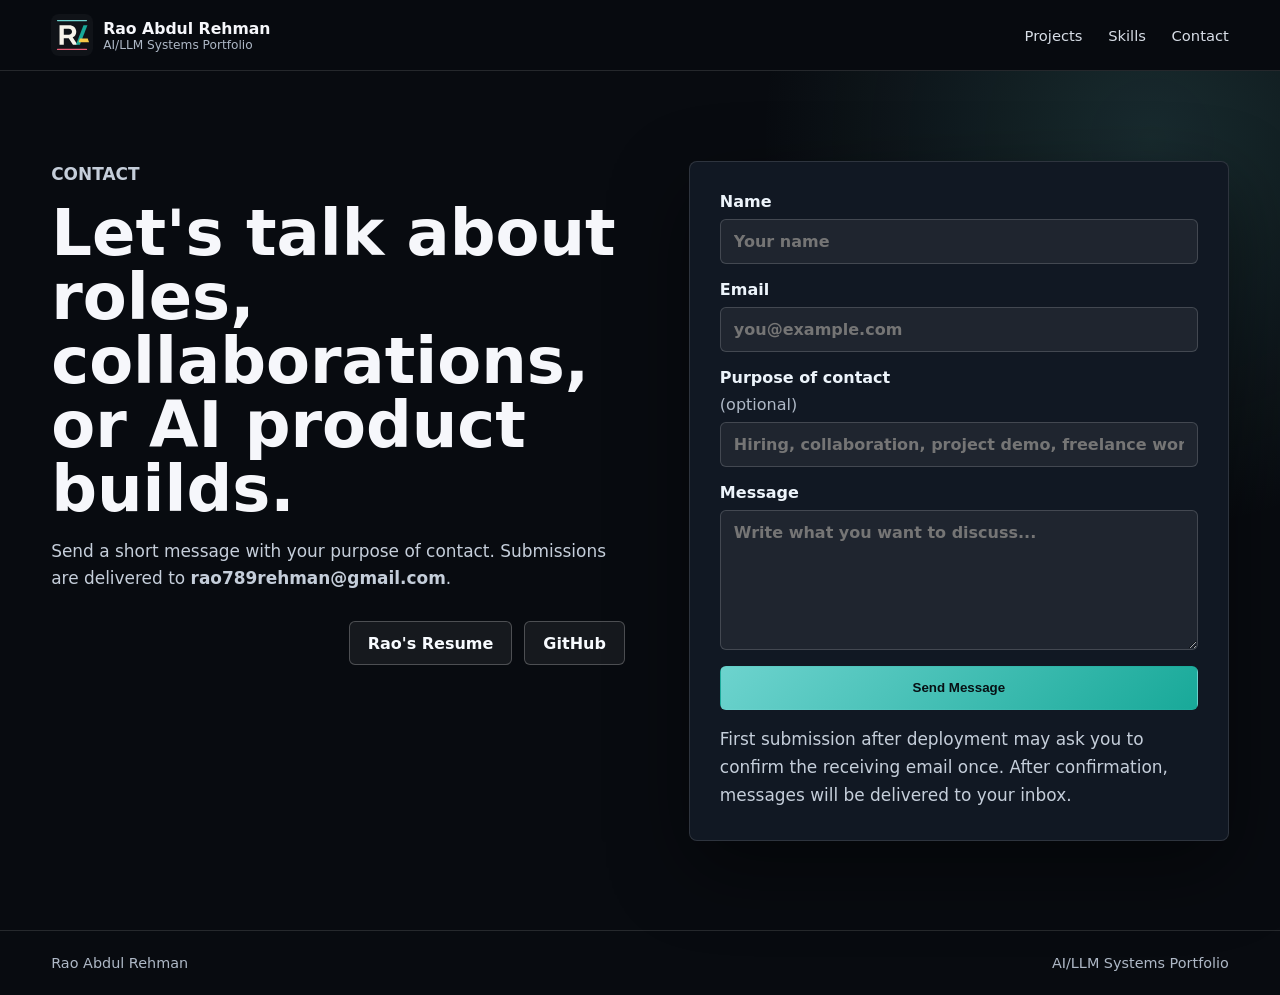
==== contact.html @ 66056f55 "Deploy AI portfolio site" ====
<!doctype html>
<html lang="en">
  <head>
    <meta charset="utf-8" />
    <meta name="viewport" content="width=device-width, initial-scale=1" />
    <title>Contact | Rao Abdul Rehman</title>
    <meta name="description" content="Contact Rao Abdul Rehman for AI/LLM backend roles, project discussions, collaborations, or hiring." />
    <link rel="icon" href="assets/brand/ra-ai-logo.svg" />
    <link rel="stylesheet" href="styles.css" />
  </head>
  <body>
    <header class="site-header">
      <a class="brand" href="index.html" aria-label="Rao Abdul Rehman portfolio home">
        <img src="assets/brand/ra-ai-logo.svg" alt="" />
        <span>
          <strong>Rao Abdul Rehman</strong>
          <small>AI/LLM Systems Portfolio</small>
        </span>
      </a>
      <nav aria-label="Primary navigation">
        <a href="projects.html">Projects</a>
        <a href="index.html#skills">Skills</a>
        <a href="contact.html">Contact</a>
      </nav>
    </header>

    <main>
      <section class="contact-page">
        <div>
          <p class="eyebrow">Contact</p>
          <h1>Let's talk about roles, collaborations, or AI product builds.</h1>
          <p>
            Send a short message with your purpose of contact. Submissions are delivered to
            <strong>rao789rehman@gmail.com</strong>.
          </p>
          <div class="contact-actions">
            <a class="button secondary" href="assets/Rao_Abdul_Rehman_AI_LLM_Resume.pdf">Rao's Resume</a>
            <a class="button secondary" href="https://github.com/Rehman-Maan">GitHub</a>
          </div>
        </div>

        <form class="contact-form" action="https://formsubmit.co/rao789rehman@gmail.com" method="POST">
          <input type="hidden" name="_subject" value="New portfolio contact for Rao Abdul Rehman" />
          <input type="hidden" name="_template" value="table" />
          <input type="hidden" name="_captcha" value="false" />
          <input type="text" name="_honey" tabindex="-1" autocomplete="off" aria-hidden="true" class="honeypot" />
          <label>
            Name
            <input name="name" type="text" autocomplete="name" required placeholder="Your name" />
          </label>
          <label>
            Email
            <input name="email" type="email" autocomplete="email" required placeholder="you@example.com" />
          </label>
          <label>
            Purpose of contact <span>(optional)</span>
            <input name="purpose" type="text" placeholder="Hiring, collaboration, project demo, freelance work..." />
          </label>
          <label>
            Message
            <textarea name="message" rows="6" required placeholder="Write what you want to discuss..."></textarea>
          </label>
          <button class="button primary" type="submit">Send Message</button>
          <p class="form-note">
            First submission after deployment may ask you to confirm the receiving email once. After confirmation, messages will be delivered to your inbox.
          </p>
        </form>
      </section>
    </main>

    <footer>
      <span>Rao Abdul Rehman</span>
      <span>AI/LLM Systems Portfolio</span>
    </footer>

    <script src="projects-data.js"></script>
    <script src="site.js"></script>
  </body>
</html>
---- styles.css ----
:root {
  --ink: #f6f7fb;
  --muted: #aeb8c6;
  --paper: #080b10;
  --panel: #111823;
  --panel-2: #0d131b;
  --line: rgba(255, 255, 255, 0.12);
  --teal: #18a999;
  --cyan: #6dd3ce;
  --gold: #f7c948;
  --rose: #e85d75;
  --forest: #7ee4db;
  --shadow: 0 28px 80px rgba(0, 0, 0, 0.45);
}

* {
  box-sizing: border-box;
}

html {
  scroll-behavior: smooth;
}

body {
  margin: 0;
  overflow-x: hidden;
  background: var(--paper);
  color: var(--ink);
  font-family: Inter, ui-sans-serif, system-ui, -apple-system, BlinkMacSystemFont, "Segoe UI", sans-serif;
}

img {
  display: block;
  max-width: 100%;
}

a {
  color: inherit;
}

.site-header {
  position: sticky;
  top: 0;
  z-index: 10;
  display: flex;
  align-items: center;
  justify-content: space-between;
  gap: 24px;
  padding: 14px clamp(18px, 4vw, 56px);
  border-bottom: 1px solid var(--line);
  background: rgba(8, 11, 16, 0.84);
  backdrop-filter: blur(18px);
}

.brand {
  display: inline-flex;
  align-items: center;
  gap: 10px;
  min-width: 230px;
  text-decoration: none;
}

.brand img {
  width: 42px;
  height: 42px;
}

.brand strong,
.brand small {
  display: block;
}

.brand strong {
  font-size: 0.98rem;
}

.brand small {
  color: var(--muted);
  font-size: 0.76rem;
}

nav {
  display: flex;
  align-items: center;
  gap: clamp(12px, 2vw, 28px);
  color: #d8dee7;
  font-size: 0.92rem;
}

nav a {
  text-decoration: none;
}

nav a:hover {
  color: var(--teal);
}

.hero {
  display: grid;
  grid-template-columns: minmax(0, 0.92fr) minmax(420px, 1.08fr);
  gap: clamp(28px, 5vw, 70px);
  align-items: center;
  min-height: 760px;
  padding: clamp(34px, 5vw, 70px) clamp(18px, 4vw, 56px) clamp(26px, 4vw, 52px);
  overflow: hidden;
  background:
    radial-gradient(circle at 78% 24%, rgba(24, 169, 153, 0.28), transparent 28%),
    radial-gradient(circle at 92% 84%, rgba(232, 93, 117, 0.24), transparent 30%),
    linear-gradient(120deg, rgba(109, 211, 206, 0.14), transparent 34%),
    linear-gradient(180deg, #0d121b 0%, #080b10 76%),
    var(--paper);
}

.hero-copy {
  max-width: 760px;
}

.eyebrow {
  margin: 0 0 12px;
  color: var(--forest);
  font-size: 0.78rem;
  font-weight: 800;
  letter-spacing: 0;
  text-transform: uppercase;
}

h1,
h2,
h3,
p {
  overflow-wrap: anywhere;
}

h1 {
  margin: 0;
  max-width: 820px;
  font-size: clamp(2.42rem, 5vw, 5.55rem);
  line-height: 0.98;
  letter-spacing: 0;
}

.hero-lede {
  margin: 22px 0 0;
  max-width: 650px;
  color: #c5ceda;
  font-size: clamp(1rem, 1.6vw, 1.22rem);
  line-height: 1.62;
}

.hero-actions,
.contact-actions {
  display: flex;
  flex-wrap: wrap;
  gap: 12px;
  margin-top: 28px;
}

.button {
  display: inline-flex;
  align-items: center;
  justify-content: center;
  min-height: 44px;
  padding: 0 18px;
  border: 1px solid rgba(255, 255, 255, 0.24);
  border-radius: 6px;
  font-weight: 800;
  text-decoration: none;
}

.button.primary {
  background: linear-gradient(135deg, var(--cyan), var(--teal));
  color: #071014;
  border-color: transparent;
}

.button.secondary {
  background: rgba(255, 255, 255, 0.06);
  color: #f8fbff;
}

.button:hover {
  transform: translateY(-1px);
}

.hero-visual {
  position: relative;
  min-height: 560px;
}

.screen {
  position: absolute;
  margin: 0;
  overflow: hidden;
  border: 1px solid rgba(255, 255, 255, 0.22);
  border-radius: 8px;
  background: #182232;
  background-position: top left;
  background-repeat: no-repeat;
  background-size: cover;
  box-shadow: var(--shadow);
}

.screen img {
  width: 100%;
  height: 100%;
  object-fit: cover;
  object-position: top left;
}

.hero-cited {
  background-image: url("assets/cited/dashboard-baseline.jpg");
}

.hero-support {
  background:
    linear-gradient(135deg, rgba(109, 211, 206, 0.16), rgba(232, 93, 117, 0.1)),
    #141d2b;
}

.hero-document {
  background-image: url("assets/document/document-detail.jpg");
}

.hero-panel {
  display: grid;
  align-content: start;
  gap: 10px;
  height: 100%;
  padding: 22px;
}

.hero-panel strong {
  color: #ffffff;
  font-size: clamp(1rem, 1.4vw, 1.35rem);
}

.hero-panel span {
  display: inline-flex;
  width: fit-content;
  padding: 7px 9px;
  border: 1px solid rgba(255, 255, 255, 0.14);
  border-radius: 5px;
  background: rgba(255, 255, 255, 0.07);
  color: #dbe7f3;
  font-size: 0.78rem;
  font-weight: 800;
}

.screen figcaption {
  position: absolute;
  left: 12px;
  bottom: 12px;
  padding: 7px 10px;
  border-radius: 5px;
  background: rgba(8, 11, 16, 0.84);
  color: white;
  font-size: 0.78rem;
  font-weight: 800;
}

.screen.large {
  left: 3%;
  top: 11%;
  width: 68%;
  aspect-ratio: 16 / 10;
}

.screen.medium {
  right: 0;
  width: 44%;
  aspect-ratio: 16 / 11;
}

.screen.top {
  top: 0;
}

.screen.bottom {
  bottom: 4%;
}

.metrics {
  display: grid;
  grid-template-columns: repeat(4, minmax(0, 1fr));
  border-top: 1px solid var(--line);
  border-bottom: 1px solid var(--line);
  background: #0c1119;
}

.metrics article {
  min-height: 126px;
  padding: 24px clamp(18px, 3vw, 42px);
  border-right: 1px solid var(--line);
}

.metrics article:last-child {
  border-right: 0;
}

.metrics strong {
  display: block;
  font-size: clamp(1.7rem, 3vw, 2.6rem);
  line-height: 1;
}

.metrics span {
  display: block;
  margin-top: 8px;
  color: var(--muted);
  line-height: 1.4;
}

.section-intro,
.skills-band,
.process,
.contact {
  padding: clamp(54px, 7vw, 96px) clamp(18px, 4vw, 56px);
}

.profile-section {
  display: grid;
  grid-template-columns: minmax(260px, 0.85fr) minmax(0, 1.15fr);
  gap: clamp(28px, 5vw, 70px);
  padding: clamp(54px, 7vw, 96px) clamp(18px, 4vw, 56px);
  border-top: 1px solid var(--line);
  background: #080b10;
}

.profile-section-top {
  min-height: 520px;
  align-items: center;
  border-top: 0;
  background:
    radial-gradient(circle at 88% 12%, rgba(24, 169, 153, 0.22), transparent 30%),
    radial-gradient(circle at 8% 96%, rgba(232, 93, 117, 0.12), transparent 28%),
    linear-gradient(180deg, #0d121b 0%, #080b10 88%);
}

.profile-section h2 {
  margin: 0;
  font-size: clamp(2rem, 4vw, 3.6rem);
  line-height: 1.02;
}

.profile-copy {
  display: grid;
  gap: 18px;
  align-content: start;
  min-width: 0;
}

.profile-section > * {
  min-width: 0;
}

.profile-copy p {
  margin: 0;
  color: #c5ceda;
  font-size: 1.06rem;
  line-height: 1.68;
}

.qualification-grid {
  display: grid;
  grid-template-columns: repeat(3, minmax(0, 1fr));
  gap: 18px;
  padding: 0 clamp(18px, 4vw, 56px) clamp(64px, 7vw, 96px);
  background: #080b10;
}

.qualification-grid article {
  min-height: 270px;
  padding: 24px;
  border: 1px solid var(--line);
  border-radius: 8px;
  background:
    radial-gradient(circle at 95% 0%, rgba(109, 211, 206, 0.12), transparent 34%),
    var(--panel);
}

.qualification-grid h3 {
  margin: 0 0 12px;
  font-size: 1.35rem;
  line-height: 1.18;
}

.qualification-grid p:not(.eyebrow) {
  color: var(--muted);
  line-height: 1.55;
}

.qualification-grid span {
  display: inline-flex;
  margin: 8px 6px 0 0;
  padding: 7px 9px;
  border: 1px solid rgba(255, 255, 255, 0.14);
  border-radius: 5px;
  background: rgba(255, 255, 255, 0.06);
  color: #eaf0f7;
  font-size: 0.82rem;
  font-weight: 800;
}

.section-intro {
  max-width: 930px;
}

.section-intro h2,
.skills-band h2,
.process h2,
.contact h2,
.case-copy h2 {
  margin: 0;
  font-size: clamp(2rem, 4vw, 3.6rem);
  line-height: 1.02;
  letter-spacing: 0;
}

.section-intro p:not(.eyebrow),
.contact p,
.case-copy p {
  color: #b8c2d0;
  font-size: 1.05rem;
  line-height: 1.65;
}

.project-grid {
  display: grid;
  grid-template-columns: repeat(3, minmax(0, 1fr));
  gap: 18px;
  padding: 0 clamp(18px, 4vw, 56px) clamp(64px, 7vw, 104px);
}

.project-card {
  overflow: hidden;
  border: 1px solid var(--line);
  border-radius: 8px;
  background: var(--panel);
  box-shadow: 0 20px 55px rgba(0, 0, 0, 0.28);
}

.project-card-link {
  display: block;
  height: 100%;
  text-decoration: none;
}

.project-card-link:hover img {
  transform: scale(1.025);
}

.project-card img {
  width: 100%;
  aspect-ratio: 16 / 10;
  object-fit: cover;
  border-bottom: 1px solid var(--line);
  transition: transform 180ms ease;
}

.project-visual-panel {
  display: grid;
  align-content: center;
  gap: 12px;
  min-height: 264px;
  padding: 28px;
  border-bottom: 1px solid var(--line);
  background:
    radial-gradient(circle at 88% 20%, rgba(109, 211, 206, 0.22), transparent 30%),
    linear-gradient(135deg, rgba(232, 93, 117, 0.15), rgba(24, 169, 153, 0.1)),
    #141d2b;
}

.project-visual-panel strong {
  color: #ffffff;
  font-size: clamp(1.5rem, 2.4vw, 2.25rem);
  line-height: 1;
}

.project-visual-panel span {
  width: fit-content;
  padding: 8px 10px;
  border: 1px solid rgba(255, 255, 255, 0.16);
  border-radius: 5px;
  background: rgba(255, 255, 255, 0.07);
  color: #dbe7f3;
  font-weight: 800;
}

.project-card div {
  padding: 20px;
}

.project-type {
  margin: 0 0 8px;
  color: var(--forest);
  font-size: 0.76rem;
  font-weight: 900;
  text-transform: uppercase;
}

.project-card h3 {
  margin: 0;
  font-size: 1.35rem;
}

.project-card p:not(.project-type) {
  min-height: 84px;
  color: var(--muted);
  line-height: 1.52;
}

.text-link,
.project-card a {
  font-weight: 850;
  text-decoration-color: var(--teal);
  text-decoration-thickness: 2px;
}

.text-link {
  color: #d9fff9;
  text-decoration: underline;
}

.case-study {
  display: grid;
  grid-template-columns: minmax(0, 0.9fr) minmax(0, 1.1fr);
  gap: clamp(28px, 5vw, 70px);
  align-items: center;
  padding: clamp(58px, 8vw, 110px) clamp(18px, 4vw, 56px);
  border-top: 1px solid var(--line);
  background: #080b10;
}

.case-study.reverse {
  direction: rtl;
  background: #0c1119;
}

.case-study.reverse > * {
  direction: ltr;
}

.feature-list {
  display: grid;
  gap: 10px;
  margin: 24px 0 0;
  padding: 0;
  list-style: none;
}

.feature-list li {
  position: relative;
  padding-left: 22px;
  color: #d8dee7;
  line-height: 1.5;
}

.feature-list li::before {
  content: "";
  position: absolute;
  left: 0;
  top: 0.7em;
  width: 9px;
  height: 9px;
  border-radius: 50%;
  background: var(--teal);
}

.tag-row {
  display: flex;
  flex-wrap: wrap;
  gap: 8px;
  margin-top: 24px;
}

.tag-row span {
  padding: 8px 10px;
  border: 1px solid rgba(255, 255, 255, 0.16);
  border-radius: 5px;
  background: rgba(255, 255, 255, 0.07);
  color: #eaf0f7;
  font-size: 0.82rem;
  font-weight: 800;
}

.case-media {
  display: grid;
  gap: 16px;
}

.case-media img {
  width: 100%;
  aspect-ratio: 16 / 9.5;
  object-fit: cover;
  object-position: top left;
  border: 1px solid rgba(255, 255, 255, 0.14);
  border-radius: 8px;
  box-shadow: 0 22px 60px rgba(0, 0, 0, 0.36);
}

.skills-band {
  display: grid;
  grid-template-columns: minmax(260px, 0.7fr) minmax(0, 1.3fr);
  gap: clamp(28px, 5vw, 70px);
  background:
    radial-gradient(circle at 10% 0%, rgba(109, 211, 206, 0.16), transparent 32%),
    #05070b;
  color: #f8f5ed;
}

.skills-band .eyebrow {
  color: var(--cyan);
}

.skills-grid {
  display: grid;
  grid-template-columns: repeat(2, minmax(0, 1fr));
  gap: 14px;
}

.skills-grid article {
  min-height: 150px;
  padding: 18px;
  border: 1px solid rgba(255, 255, 255, 0.18);
  border-radius: 8px;
  background: rgba(255, 255, 255, 0.06);
}

.skills-grid h3,
.timeline h3 {
  margin: 0 0 8px;
  font-size: 1.16rem;
}

.skills-grid p {
  margin: 0;
  color: #d7ddd9;
  line-height: 1.55;
}

.timeline {
  display: grid;
  grid-template-columns: repeat(5, minmax(0, 1fr));
  gap: 12px;
  margin-top: 28px;
}

.timeline article {
  min-height: 190px;
  padding: 18px;
  border: 1px solid var(--line);
  border-radius: 8px;
  background: var(--panel);
}

.timeline span {
  display: inline-flex;
  margin-bottom: 30px;
  color: var(--rose);
  font-weight: 900;
}

.timeline p {
  margin: 0;
  color: var(--muted);
  line-height: 1.48;
}

.contact {
  display: grid;
  grid-template-columns: minmax(0, 1.1fr) minmax(260px, 0.9fr);
  gap: 28px;
  align-items: center;
  border-top: 1px solid var(--line);
  background: var(--panel-2);
}

.contact-actions {
  justify-content: flex-end;
}

.page-hero,
.detail-hero,
.contact-page,
.detail-section {
  padding: clamp(54px, 7vw, 96px) clamp(18px, 4vw, 56px);
}

.page-hero,
.detail-hero {
  border-bottom: 1px solid var(--line);
  background:
    radial-gradient(circle at 86% 12%, rgba(24, 169, 153, 0.2), transparent 28%),
    linear-gradient(180deg, #0d121b 0%, #080b10 82%);
}

.page-hero h1,
.detail-hero h1,
.contact-page h1 {
  margin: 0;
  max-width: 980px;
  font-size: clamp(2.4rem, 5vw, 5.2rem);
  line-height: 1;
}

.page-hero p:not(.eyebrow),
.detail-hero p:not(.eyebrow),
.contact-page p {
  max-width: 800px;
  color: #c5ceda;
  font-size: 1.06rem;
  line-height: 1.65;
}

.page-grid {
  padding-top: clamp(42px, 5vw, 72px);
}

.detail-hero {
  display: grid;
  grid-template-columns: minmax(0, 0.92fr) minmax(320px, 0.78fr);
  gap: clamp(28px, 5vw, 70px);
  align-items: center;
}

.detail-hero.compact {
  display: block;
}

.detail-hero img {
  width: 100%;
  aspect-ratio: 16 / 10;
  object-fit: cover;
  object-position: top left;
  border: 1px solid var(--line);
  border-radius: 8px;
  box-shadow: var(--shadow);
}

.detail-section {
  border-bottom: 1px solid var(--line);
}

.detail-section h2 {
  margin: 0;
  font-size: clamp(2rem, 4vw, 3.4rem);
  line-height: 1.04;
}

.detail-section.split {
  display: grid;
  grid-template-columns: minmax(0, 0.86fr) minmax(0, 1.14fr);
  gap: clamp(28px, 5vw, 70px);
  align-items: center;
}

.detail-timeline {
  grid-template-columns: repeat(5, minmax(0, 1fr));
}

.detail-cta {
  border-bottom: 1px solid var(--line);
}

.contact-page {
  display: grid;
  grid-template-columns: minmax(0, 0.85fr) minmax(320px, 0.8fr);
  gap: clamp(28px, 5vw, 70px);
  align-items: start;
  min-height: calc(100vh - 96px);
  background:
    radial-gradient(circle at 90% 8%, rgba(109, 211, 206, 0.16), transparent 28%),
    #080b10;
}

.contact-form {
  display: grid;
  gap: 16px;
  padding: clamp(18px, 3vw, 30px);
  border: 1px solid var(--line);
  border-radius: 8px;
  background: var(--panel);
  box-shadow: var(--shadow);
}

.honeypot {
  position: absolute;
  left: -9999px;
  width: 1px;
  height: 1px;
  opacity: 0;
  pointer-events: none;
}

.contact-form label {
  display: grid;
  gap: 8px;
  color: #edf4fb;
  font-weight: 800;
}

.contact-form label span,
.form-note {
  color: var(--muted);
  font-weight: 500;
}

.contact-form input,
.contact-form textarea {
  width: 100%;
  border: 1px solid rgba(255, 255, 255, 0.16);
  border-radius: 6px;
  background: rgba(255, 255, 255, 0.06);
  color: #ffffff;
  font: inherit;
  padding: 12px 13px;
}

.contact-form input:focus,
.contact-form textarea:focus {
  border-color: var(--cyan);
  outline: 2px solid rgba(109, 211, 206, 0.2);
}

.contact-form textarea {
  resize: vertical;
}

.contact-form button {
  cursor: pointer;
}

.form-note {
  margin: 0;
  font-size: 0.9rem;
  line-height: 1.5;
}

footer {
  display: flex;
  justify-content: space-between;
  gap: 18px;
  padding: 24px clamp(18px, 4vw, 56px);
  border-top: 1px solid var(--line);
  color: var(--muted);
  font-size: 0.9rem;
}

@media (max-width: 1100px) {
  .hero,
  .case-study,
  .skills-band,
  .contact,
  .profile-section,
  .detail-hero,
  .detail-section.split,
  .contact-page {
    grid-template-columns: 1fr;
  }

  .hero {
    min-height: auto;
  }

  .hero-visual {
    min-height: 520px;
  }

  .project-grid,
  .qualification-grid,
  .timeline,
  .detail-timeline {
    grid-template-columns: repeat(2, minmax(0, 1fr));
  }
}

@media (max-width: 760px) {
  .site-header {
    align-items: flex-start;
    flex-direction: column;
  }

  nav {
    width: 100%;
    overflow-x: auto;
    padding-bottom: 3px;
  }

  .hero-visual {
    min-height: 460px;
  }

  .screen.large {
    left: 0;
    width: 86%;
  }

  .screen.medium {
    width: 58%;
  }

  .metrics,
  .project-grid,
  .qualification-grid,
  .skills-grid,
  .timeline,
  .detail-timeline {
    grid-template-columns: 1fr;
  }

  .metrics article {
    border-right: 0;
    border-bottom: 1px solid var(--line);
  }

  .metrics article:last-child {
    border-bottom: 0;
  }

  .project-card p:not(.project-type) {
    min-height: auto;
  }

  .contact-actions {
    justify-content: flex-start;
  }

  footer {
    flex-direction: column;
  }
}

@media (max-width: 520px) {
  .hero {
    padding-left: 20px;
    padding-right: 20px;
  }

  .profile-section {
    display: block;
    padding-left: 20px;
    padding-right: 20px;
    overflow: hidden;
  }

  .profile-section h2 {
    font-size: 1.82rem;
    line-height: 1.08;
    max-width: 330px;
    overflow-wrap: break-word;
  }

  .profile-copy {
    display: block;
    max-width: 330px;
    margin-top: 24px;
  }

  .profile-copy p {
    font-size: 0.98rem;
    line-height: 1.62;
    max-width: 330px;
    overflow-wrap: break-word;
  }

  h1 {
    font-size: 2.15rem;
    line-height: 1.06;
  }

  .hero-lede {
    font-size: 1rem;
    line-height: 1.55;
  }

  .hero-visual {
    min-height: 330px;
    overflow: hidden;
  }

  .screen.top {
    display: none;
  }

  .screen.large {
    top: 8%;
    width: 92%;
  }

  .screen.bottom {
    right: 0;
    bottom: 8%;
    width: 66%;
  }

  .screen figcaption {
    font-size: 0.72rem;
  }

  .button {
    width: 100%;
  }
}
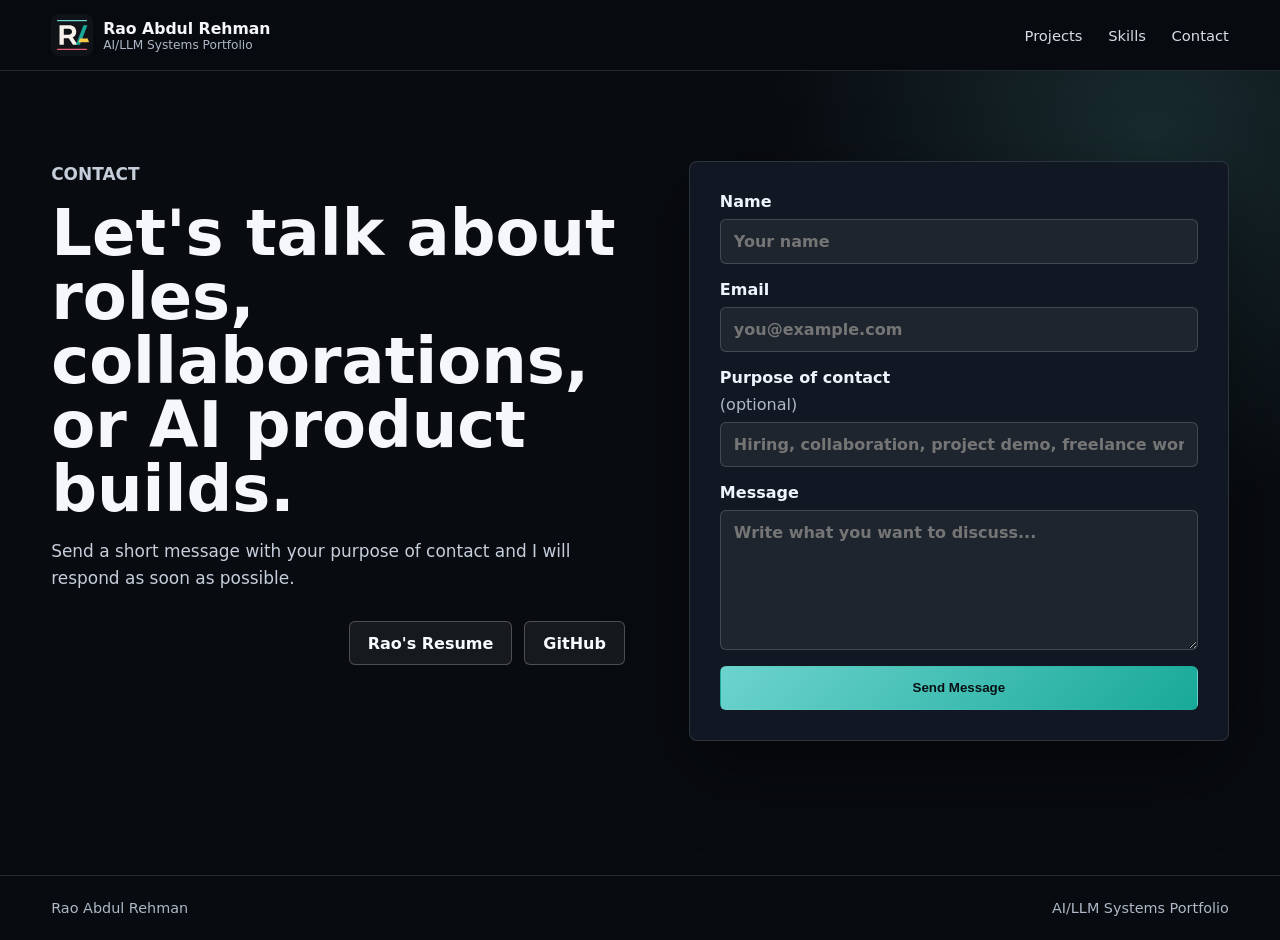
==== commit 114dcd58: "Simplify contact page copy" ====
--- a/contact.html
+++ b/contact.html
@@ -30,8 +30,7 @@
           <p class="eyebrow">Contact</p>
           <h1>Let's talk about roles, collaborations, or AI product builds.</h1>
           <p>
-            Send a short message with your purpose of contact. Submissions are delivered to
-            <strong>rao789rehman@gmail.com</strong>.
+            Send a short message with your purpose of contact and I will respond as soon as possible.
           </p>
           <div class="contact-actions">
             <a class="button secondary" href="assets/Rao_Abdul_Rehman_AI_LLM_Resume.pdf">Rao's Resume</a>
@@ -39,10 +38,11 @@
           </div>
         </div>
 
-        <form class="contact-form" action="https://formsubmit.co/rao789rehman@gmail.com" method="POST">
+        <form class="contact-form" action="https://formsubmit.co/84aa94280b3bed6247f9b49ed70367f7" method="POST" data-contact-form>
           <input type="hidden" name="_subject" value="New portfolio contact for Rao Abdul Rehman" />
           <input type="hidden" name="_template" value="table" />
           <input type="hidden" name="_captcha" value="false" />
+          <input type="hidden" name="_next" value="https://rehman-maan.github.io/ai-llm-portfolio/" />
           <input type="text" name="_honey" tabindex="-1" autocomplete="off" aria-hidden="true" class="honeypot" />
           <label>
             Name
@@ -61,9 +61,6 @@
             <textarea name="message" rows="6" required placeholder="Write what you want to discuss..."></textarea>
           </label>
           <button class="button primary" type="submit">Send Message</button>
-          <p class="form-note">
-            First submission after deployment may ask you to confirm the receiving email once. After confirmation, messages will be delivered to your inbox.
-          </p>
         </form>
       </section>
     </main>
--- a/styles.css
+++ b/styles.css
@@ -208,7 +208,7 @@
 }
 
 .hero-cited {
-  background-image: url("assets/cited/dashboard-baseline.jpg");
+  background-image: url("assets/cited/dashboard.png");
 }
 
 .hero-support {
@@ -437,6 +437,10 @@
   border-radius: 8px;
   background: var(--panel);
   box-shadow: 0 20px 55px rgba(0, 0, 0, 0.28);
+  transition:
+    transform 180ms ease,
+    border-color 180ms ease,
+    box-shadow 180ms ease;
 }
 
 .project-card-link {
@@ -445,16 +449,61 @@
   text-decoration: none;
 }
 
-.project-card-link:hover img {
-  transform: scale(1.025);
-}
-
-.project-card img {
+.project-card:hover,
+.project-card:focus-within {
+  transform: translateY(-7px) scale(1.018);
+  border-color: rgba(105, 244, 228, 0.42);
+  box-shadow: 0 28px 70px rgba(0, 0, 0, 0.38), 0 0 0 1px rgba(105, 244, 228, 0.1);
+}
+
+.project-card:hover img,
+.project-card:focus-within img {
+  transform: scale(1.045);
+}
+
+.project-poster {
+  position: relative;
+  overflow: hidden;
+  padding: 0;
+  border-bottom: 1px solid var(--line);
+  background: #0b1119;
+}
+
+.project-poster::after {
+  position: absolute;
+  inset: 0;
+  content: "";
+  background:
+    linear-gradient(180deg, rgba(7, 10, 16, 0) 52%, rgba(7, 10, 16, 0.58) 100%),
+    linear-gradient(90deg, rgba(105, 244, 228, 0.14), transparent 42%);
+  pointer-events: none;
+}
+
+.project-poster img {
+  display: block;
   width: 100%;
-  aspect-ratio: 16 / 10;
+  aspect-ratio: 16 / 9;
   object-fit: cover;
-  border-bottom: 1px solid var(--line);
-  transition: transform 180ms ease;
+  object-position: top center;
+  transition: transform 220ms ease;
+}
+
+.project-poster span {
+  position: absolute;
+  left: 16px;
+  bottom: 14px;
+  z-index: 1;
+  max-width: calc(100% - 32px);
+  padding: 7px 10px;
+  border: 1px solid rgba(105, 244, 228, 0.36);
+  border-radius: 5px;
+  background: rgba(8, 13, 20, 0.78);
+  color: #d9fff9;
+  font-size: 0.72rem;
+  font-weight: 900;
+  line-height: 1;
+  text-transform: uppercase;
+  backdrop-filter: blur(10px);
 }
 
 .project-visual-panel {
@@ -486,7 +535,7 @@
   font-weight: 800;
 }
 
-.project-card div {
+.project-card-body {
   padding: 20px;
 }
 
@@ -507,13 +556,6 @@
   min-height: 84px;
   color: var(--muted);
   line-height: 1.52;
-}
-
-.text-link,
-.project-card a {
-  font-weight: 850;
-  text-decoration-color: var(--teal);
-  text-decoration-thickness: 2px;
 }
 
 .text-link {
